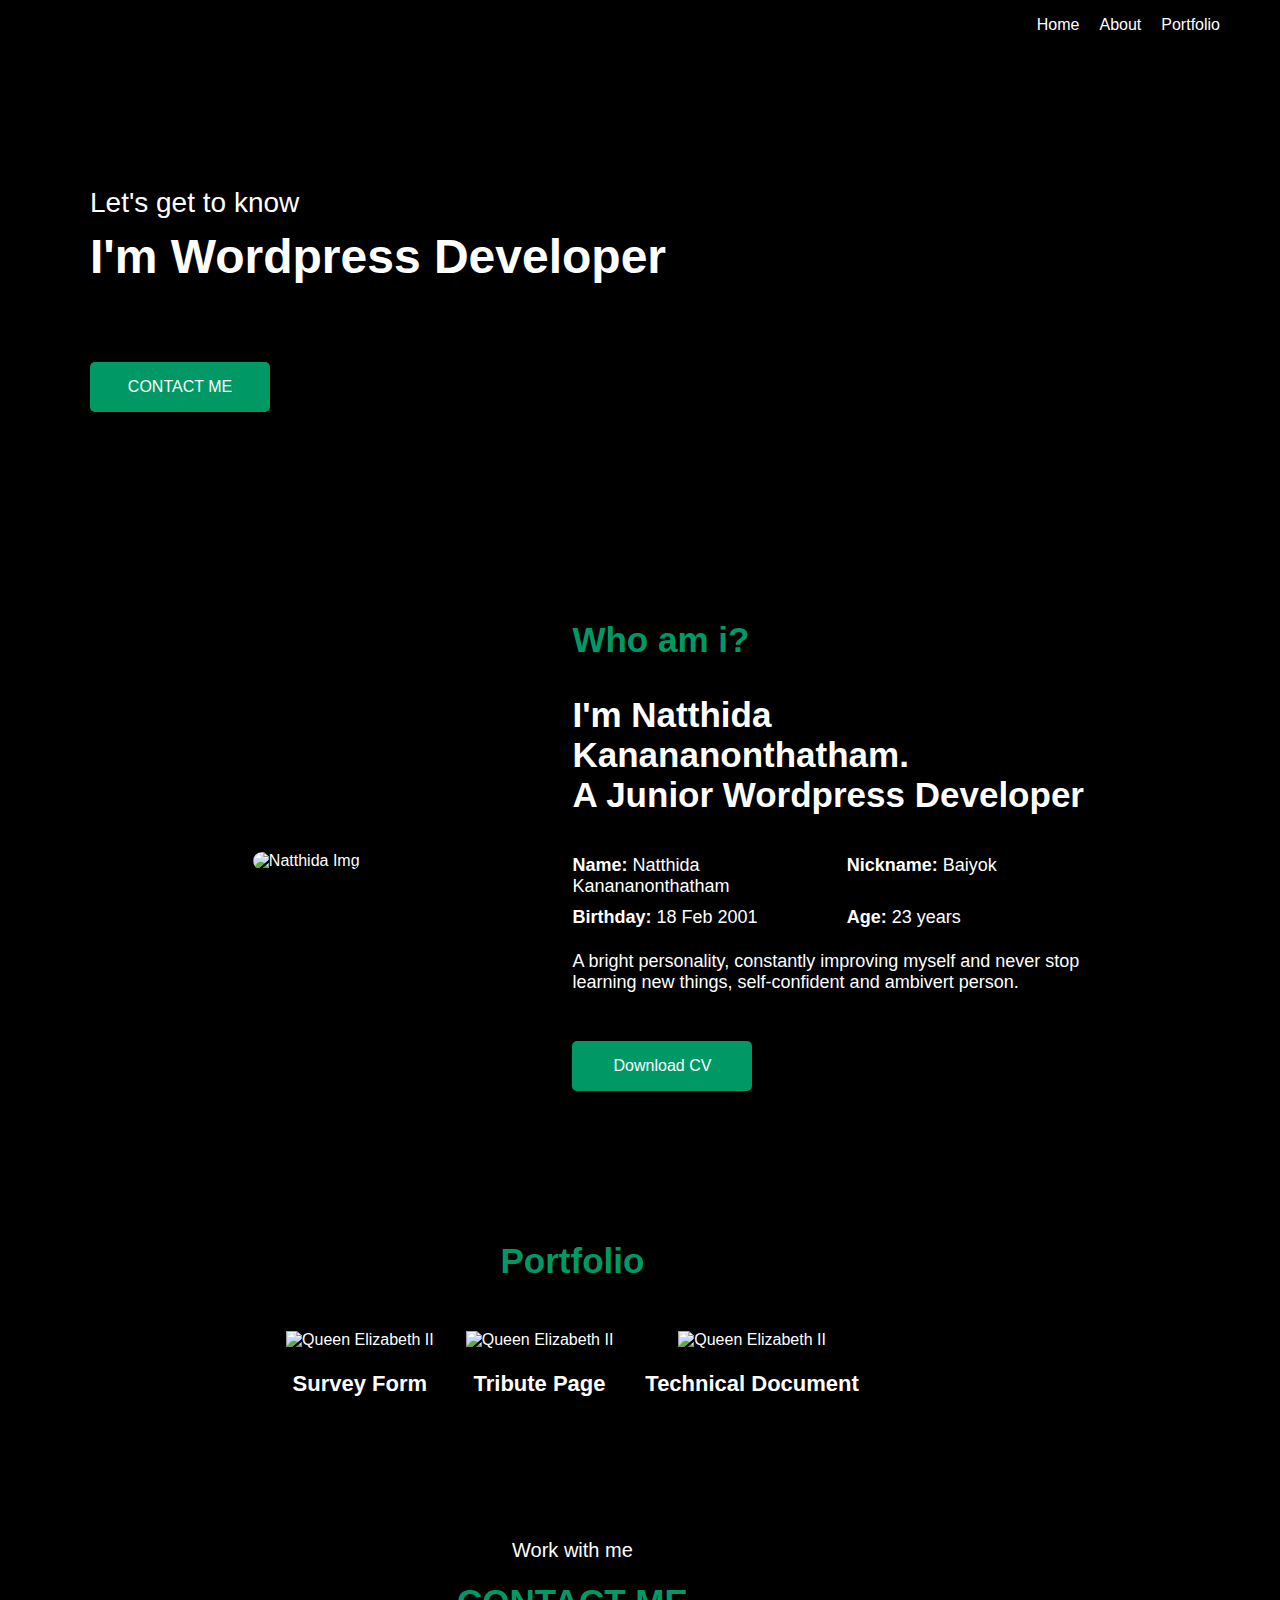
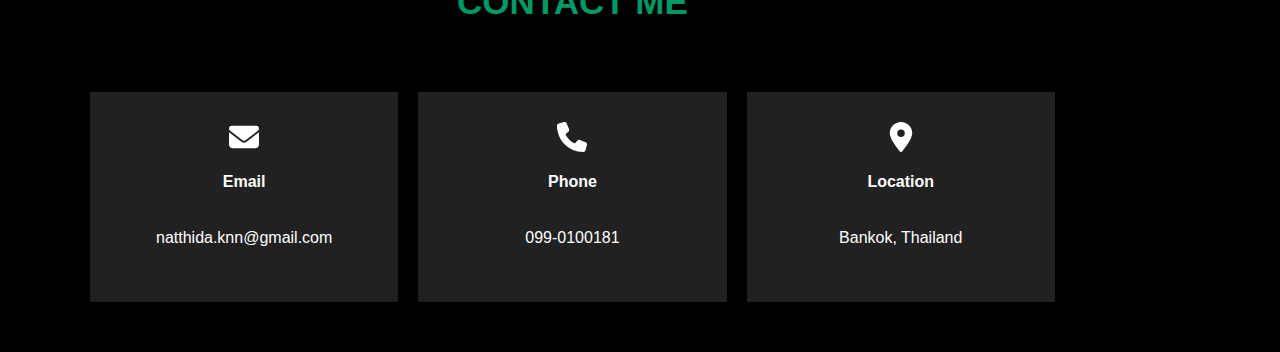
==== Portfolio/index.html @ a80b919f "add file and edit" ====
<!DOCTYPE html>
<html lang="en">

<head>
  <meta name="viewport" content="width=device-width, initial-scale=1.0" />
  <meta charset="UTF-8">
  <title>Personal Portfolio</title>
  <link rel="stylesheet" href="path/to/font-awesome/css/font-awesome.min.css">
  <link rel="stylesheet" href="styles.css">
</head>

<body>
  <nav id="navbar" class="nav-bar">
    <ul>
      <li><a class="nav-link clear" href="#">Home</a></li>
      <li><a class="nav-link clear" href="#">About</a></li>
      <li><a class="nav-link clear" href="#">Portfolio</a></li>
    </ul>
  </nav>
  <div class="container">
    <section id="welcome-section" class="welcome">
      <div class="welcome-wrap">
        <p class="welcome-sub">Let's get to know</p>
        <p class="welcome-head">I'm Wordpress Developer</p>
        <a href="#"><button class="button">CONTACT ME</button></a>
      </div>
    </section>
    <section class="profile-sec">
      <div class="profile img">
        <img
          src="https://scontent.fbkk5-7.fna.fbcdn.net/v/t39.30808-6/428700052_3713012119019293_1896924206787543235_n.jpg?stp=cp6_dst-jpg_s1080x2048&_nc_cat=107&ccb=1-7&_nc_sid=3635dc&_nc_eui2=AeE7DCo-5wpvhG9zbZ-Iscq1208DUQNV3NbbTwNRA1Xc1vvnFEaJPB_gAyPiMwNU8UG29BO9EfojE98ownOqnVrf&_nc_ohc=UX6YBSlk1iIAX_jctaT&_nc_ht=scontent.fbkk5-7.fna&oh=00_AfAoNyIyEKSCS2tKjwX4WYtHVT0ja6VLVr3U9myhiSbxCg&oe=65E1DAD8"
          alt="Natthida Img" class="profile-img">
      </div>
      <div class="profile description">
        <h2 class="head">Who am i?</h2>
        <p class="info">I'm Natthida Kanananonthatham. <br>A Junior Wordpress Developer</p>
        <div class="personal-info">
          <span><strong>Name:</strong> Natthida Kanananonthatham</span>
          <span><strong>Nickname:</strong> Baiyok</span>
          <span><strong>Birthday:</strong> 18 Feb 2001</span>
          <span><strong>Age:</strong> 23 years</span>
        </div>
        <p class="sub-info">A bright personality, constantly
          improving myself and never stop
          learning new things, self-confident
          and ambivert person.</p>
        <a href="#"><button class="button">Download CV</button></a>
      </div>
    </section>
    <section id="projects" class="portfolio">
      <h2 class="head">Portfolio</h2>
      <div class="project-wrapper">
        <a href="#" target="_blank" class="project-link clear">
          <img
            src="https://scontent.fbkk5-6.fna.fbcdn.net/v/t39.30808-6/429522091_3716820918638413_1825690224507327220_n.jpg?stp=cp6_dst-jpg&_nc_cat=101&ccb=1-7&_nc_sid=3635dc&_nc_eui2=AeHauVFOxv-1ORTWQqfsQ4jLbSM5I6g9wAVtIzkjqD3ABXaOeQgjv6X3ohdgd77-A7uhtVfl8seKrNgP67RLxd_Y&_nc_ohc=bHMzvHKIAscAX8ecH76&_nc_ht=scontent.fbkk5-6.fna&oh=00_AfBw-ardVItly15gjQKXmcuseN2PAKv2pbDSpOqkG_uXZQ&oe=65E1944F"
            alt="Queen Elizabeth II" class="project-image">
          <div class="project-title">
            <p>Survey Form</p>
          </div>
        </a>
        <a href="#" target="_blank" class="project-link clear">
          <img
            src="https://scontent.fbkk5-6.fna.fbcdn.net/v/t39.30808-6/429544434_3716822881971550_7119343732317249743_n.jpg?stp=cp6_dst-jpg&_nc_cat=102&ccb=1-7&_nc_sid=3635dc&_nc_eui2=AeFPCqlfwfz1iLW7pzCi0ucnSi20Lxbhs7JKLbQvFuGzsqBZsojRcL51fdNQy_5j568b1rrv-UDRUw-M6-jNSM4Z&_nc_ohc=RemGtVKpUWgAX9NqBvX&_nc_ht=scontent.fbkk5-6.fna&oh=00_AfBqjjJe27vRsukhGZyElCu7xcFi96zac_OuDwyhCSIT7A&oe=65E2483D"
            alt="Queen Elizabeth II" class="project-image">
          <div class="project-title">
            <p>Tribute Page</p>
          </div>
        </a>
        <a href="#" target="_blank" class="project-link clear">
          <img
            src="https://scontent.fbkk5-7.fna.fbcdn.net/v/t39.30808-6/428706037_3716820908638414_4342603362499368726_n.jpg?stp=cp6_dst-jpg&_nc_cat=107&ccb=1-7&_nc_sid=3635dc&_nc_eui2=AeF91ASxRCfevRYih2bXcooRBanNo-CYKsgFqc2j4JgqyANZ2R21DeTM91dMVXa3Hju1MNZWTYiKn_LBwJCwQrF4&_nc_ohc=NGytX9hkuKsAX9qqbQv&_nc_ht=scontent.fbkk5-7.fna&oh=00_AfDZLzXF5IkkBgummCbsMpQsWbPduJ0Dk4COPgjp9vRGRA&oe=65E3245C"
            alt="Queen Elizabeth II" class="project-image">
          <div class="project-title">
            <p>Technical Document</p>
          </div>
        </a>
      </div>
    </section>
    <section class="contact-sec">
      <p class="sub-head">Work with me</p>
      <h2 class="head">CONTACT ME</h2>
      <div class="contact">
        <div class="contact-info">
          <svg class="icon" xmlns="http://www.w3.org/2000/svg" viewBox="0 0 512 512">
            <path fill="#ffffff"
              d="M48 64C21.5 64 0 85.5 0 112c0 15.1 7.1 29.3 19.2 38.4L236.8 313.6c11.4 8.5 27 8.5 38.4 0L492.8 150.4c12.1-9.1 19.2-23.3 19.2-38.4c0-26.5-21.5-48-48-48H48zM0 176V384c0 35.3 28.7 64 64 64H448c35.3 0 64-28.7 64-64V176L294.4 339.2c-22.8 17.1-54 17.1-76.8 0L0 176z" />
          </svg>
          <h4>Email</h4>
          <p>natthida.knn@gmail.com</p>
        </div>
        <div class="contact-info">
          <svg class="icon" xmlns="http://www.w3.org/2000/svg" viewBox="0 0 512 512">
            <path fill="#ffffff"
              d="M164.9 24.6c-7.7-18.6-28-28.5-47.4-23.2l-88 24C12.1 30.2 0 46 0 64C0 311.4 200.6 512 448 512c18 0 33.8-12.1 38.6-29.5l24-88c5.3-19.4-4.6-39.7-23.2-47.4l-96-40c-16.3-6.8-35.2-2.1-46.3 11.6L304.7 368C234.3 334.7 177.3 277.7 144 207.3L193.3 167c13.7-11.2 18.4-30 11.6-46.3l-40-96z" />
          </svg>
          <h4>Phone</h4>
          <p>099-0100181</p>
        </div>
        <div class="contact-info">
          <svg class="icon" xmlns="http://www.w3.org/2000/svg" viewBox="0 0 384 512">
            <path fill="#ffffff"
              d="M215.7 499.2C267 435 384 279.4 384 192C384 86 298 0 192 0S0 86 0 192c0 87.4 117 243 168.3 307.2c12.3 15.3 35.1 15.3 47.4 0zM192 128a64 64 0 1 1 0 128 64 64 0 1 1 0-128z" />
          </svg>
          <h4>Location</h4>
          <p>Bankok, Thailand</p>
        </div>
      </div>
    </section>
  </div>
</body>

</html>
---- Portfolio/styles.css ----
body {
    font-family: 'Poppins', sans-serif;
    max-width: 1200px;
    margin: 0 auto;
    padding: 0;
    background-color: black;
    color: #ffffff;
}

.nav-bar {
    width: 100%;
    height: 50px;
    background-color: black;
    display: flex;
    justify-content: flex-end;
}

.nav-bar ul {
    list-style: none;
    display: flex;
    gap: 20px;
    padding: 0 20px;
}

.clear {
    text-align: center;
    text-decoration: none;
    color: #ffffff;
}

.clear:hover {
    color: #009966;
}

.container {
    width: fit-content;
    max-width: 1200px;
}

.welcome,
.portfolio,
.contact {
    padding: 50px;
}

.welcome {
    height: 400px;
    display: flex;
    flex-direction: column;
    justify-content: center;
    background-image: url('https://www.it.chula.ac.th/wp-content/uploads/2019/11/%E0%B8%AA%E0%B8%B2%E0%B8%A3%E0%B8%B0%E0%B8%99%E0%B9%88%E0%B8%B2%E0%B8%A3%E0%B8%B9%E0%B9%89%E0%B9%84%E0%B8%AD%E0%B8%97%E0%B8%B5-scaled.jpg');
    background-size: cover;

}

.welcome-sub {
    font-size: 28px;
    margin-bottom: 10px;
}

.welcome-head {
    font-size: 3rem;
    font-weight: 700;
    margin-top: 0;
}

.head {
    font-size: 35px;
    font-weight: 700;
    color: #009966;
    margin: 20px 0;
}

.sub-head {
    font-size: 20px;
    margin-bottom: 10px;
}

.button {
    width: 180px;
    height: 50px;
    font-size: 16px;
    border: none;
    border-radius: 5px;
    background-color: #009966;
    color: #ffffff;
    margin: 30px 0;
}

.button:hover {
    box-shadow: 5px 5px 10px 1px rgb(1, 1, 1);
    cursor: pointer;
}

.profile-sec {
    padding: 50px 0;
    display: flex;
    flex-direction: row;
    align-items: center;
}

.profile {
    flex: 1;
}

.profile.img {
    text-align: center;
}

.profile-img {
    width: 400px;
    height: 550px;
    border-radius: 20px;
}

.portfolio {
    text-align: center;
}

.info {
    font-size: 35px;
    font-weight: 700;
}

.sub-info {
    font-size: 18px;
}

.personal-info {
    font-size: 18px;
    display: grid;
    grid-template-columns: repeat(2, 1fr);
    column-gap: 1rem;
}

.personal-info span {
    margin: 5px 0;
}

.project-title {
    font-size: 22px;
    font-weight: 600;
}

.project-wrapper {
    display: flex;
    flex-direction: row;
    /* flex-wrap: wrap; */
    justify-content: center;
    align-items: center;
    gap: 2rem;
    max-width: 1200px;
    margin: 50px auto;
}


.project-image {
    width: 400px;
    height: 300px;
}

.contact-sec {
    text-align: center;
}

.contact {
    display: flex;
    gap: 20px;
}

.icon {
    width: 30px;
    height: 30px;
}

.contact-info {
    background-color: #212121;
    width: 200px;
    height: 150px;
    padding: 30px 10px;
    display: flex;
    flex-direction: column;
    align-items: center;
    flex-grow: 1;
}

@media only screen and (max-width: 900px) {
    .profile-sec {
        gap: 2rem;
        padding: 0 30px;
    }

    .project-wrapper {
        justify-content: center;
        gap: 2rem;
    }
}
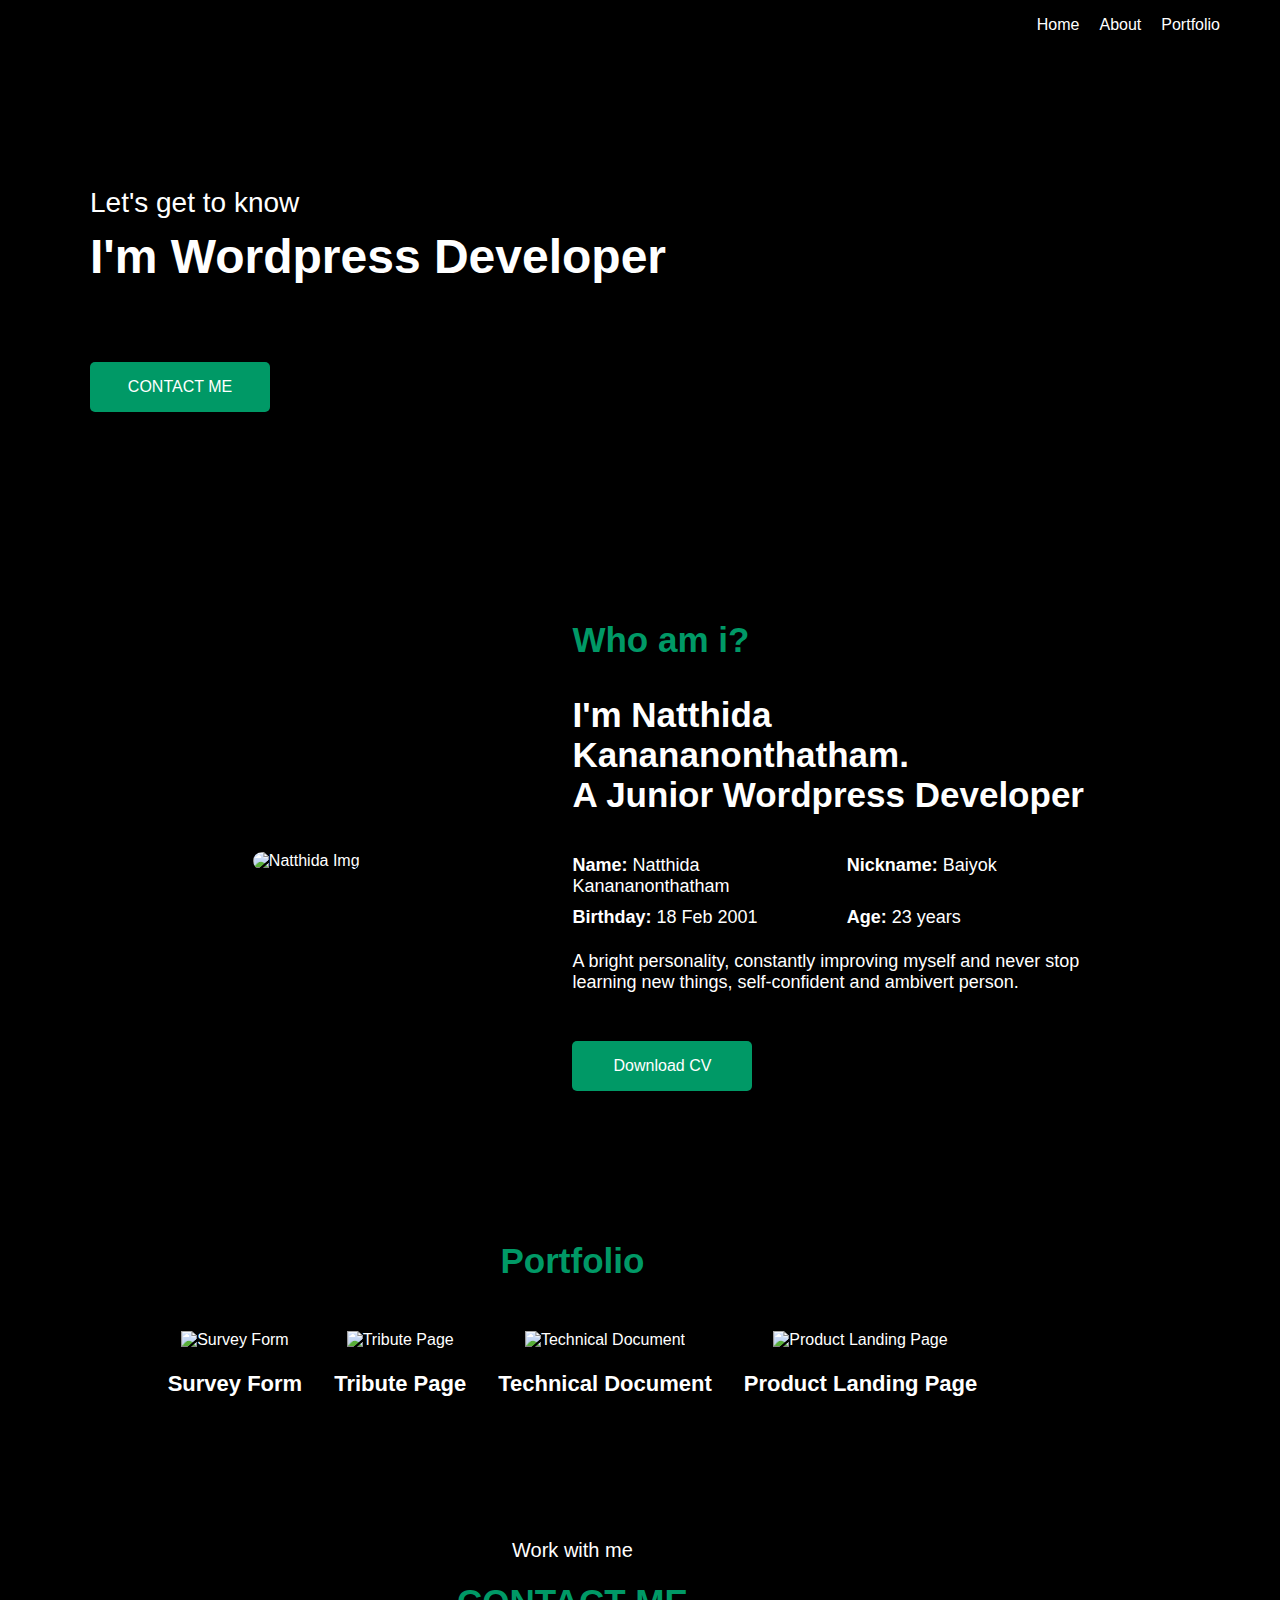
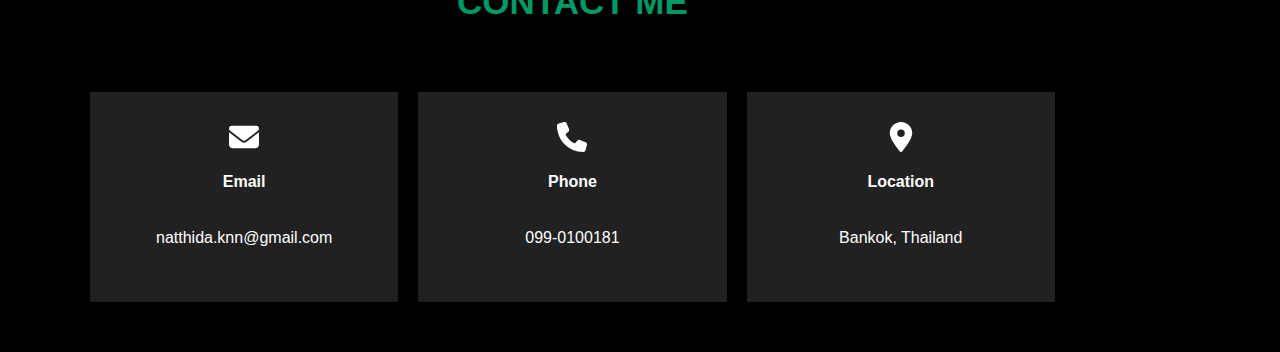
==== commit a9419ba9: "Edit link" ====
--- a/Portfolio/index.html
+++ b/Portfolio/index.html
@@ -44,34 +44,42 @@
           improving myself and never stop
           learning new things, self-confident
           and ambivert person.</p>
-        <a href="#"><button class="button">Download CV</button></a>
+        <a href="https://drive.google.com/file/d/1JWHUWP_rUV7rI_SXjtZNZWe9N4cNnELo/view?usp=drive_link" target="_blank"><button class="button">Download CV</button></a>
       </div>
     </section>
     <section id="projects" class="portfolio">
       <h2 class="head">Portfolio</h2>
       <div class="project-wrapper">
-        <a href="#" target="_blank" class="project-link clear">
+        <a href="https://github.com/Natthida18/FreeCodeCamp/tree/a80b919ff00f6dff4a1f5e3698b02851ee2e0675/Survey%20Form" target="_blank" class="project-link clear">
           <img
             src="https://scontent.fbkk5-6.fna.fbcdn.net/v/t39.30808-6/429522091_3716820918638413_1825690224507327220_n.jpg?stp=cp6_dst-jpg&_nc_cat=101&ccb=1-7&_nc_sid=3635dc&_nc_eui2=AeHauVFOxv-1ORTWQqfsQ4jLbSM5I6g9wAVtIzkjqD3ABXaOeQgjv6X3ohdgd77-A7uhtVfl8seKrNgP67RLxd_Y&_nc_ohc=bHMzvHKIAscAX8ecH76&_nc_ht=scontent.fbkk5-6.fna&oh=00_AfBw-ardVItly15gjQKXmcuseN2PAKv2pbDSpOqkG_uXZQ&oe=65E1944F"
-            alt="Queen Elizabeth II" class="project-image">
+            alt="Survey Form" class="project-image">
           <div class="project-title">
             <p>Survey Form</p>
           </div>
         </a>
-        <a href="#" target="_blank" class="project-link clear">
+        <a href="https://github.com/Natthida18/FreeCodeCamp/tree/a80b919ff00f6dff4a1f5e3698b02851ee2e0675/Tribute%20Page" target="_blank" class="project-link clear">
           <img
             src="https://scontent.fbkk5-6.fna.fbcdn.net/v/t39.30808-6/429544434_3716822881971550_7119343732317249743_n.jpg?stp=cp6_dst-jpg&_nc_cat=102&ccb=1-7&_nc_sid=3635dc&_nc_eui2=AeFPCqlfwfz1iLW7pzCi0ucnSi20Lxbhs7JKLbQvFuGzsqBZsojRcL51fdNQy_5j568b1rrv-UDRUw-M6-jNSM4Z&_nc_ohc=RemGtVKpUWgAX9NqBvX&_nc_ht=scontent.fbkk5-6.fna&oh=00_AfBqjjJe27vRsukhGZyElCu7xcFi96zac_OuDwyhCSIT7A&oe=65E2483D"
-            alt="Queen Elizabeth II" class="project-image">
+            alt="Tribute Page" class="project-image">
           <div class="project-title">
             <p>Tribute Page</p>
           </div>
         </a>
-        <a href="#" target="_blank" class="project-link clear">
+        <a href="https://github.com/Natthida18/FreeCodeCamp/tree/a80b919ff00f6dff4a1f5e3698b02851ee2e0675/Technical%20Document" target="_blank" class="project-link clear">
           <img
             src="https://scontent.fbkk5-7.fna.fbcdn.net/v/t39.30808-6/428706037_3716820908638414_4342603362499368726_n.jpg?stp=cp6_dst-jpg&_nc_cat=107&ccb=1-7&_nc_sid=3635dc&_nc_eui2=AeF91ASxRCfevRYih2bXcooRBanNo-CYKsgFqc2j4JgqyANZ2R21DeTM91dMVXa3Hju1MNZWTYiKn_LBwJCwQrF4&_nc_ohc=NGytX9hkuKsAX9qqbQv&_nc_ht=scontent.fbkk5-7.fna&oh=00_AfDZLzXF5IkkBgummCbsMpQsWbPduJ0Dk4COPgjp9vRGRA&oe=65E3245C"
-            alt="Queen Elizabeth II" class="project-image">
+            alt="Technical Document" class="project-image">
           <div class="project-title">
             <p>Technical Document</p>
+          </div>
+        </a>
+        <a href="https://github.com/Natthida18/FreeCodeCamp/tree/a80b919ff00f6dff4a1f5e3698b02851ee2e0675/Landing%20Page" target="_blank" class="project-link clear">
+          <img
+            src="https://scontent.fbkk5-7.fna.fbcdn.net/v/t39.30808-6/428697562_3716829328637572_3421907869029992439_n.jpg?stp=cp6_dst-jpg&_nc_cat=108&ccb=1-7&_nc_sid=3635dc&_nc_eui2=AeHEurNw1B2mO3yEMAh8QoRkuytFVfNC7uO7K0VV80Lu4yAmE4hLe2nz-_TCL9OW4_14Yasz36AtArTZCBsYeriF&_nc_ohc=VmPBY0cL11AAX-NdOGx&_nc_ht=scontent.fbkk5-7.fna&oh=00_AfDgAG9V3gQUgrlJBp-qPjtwJNI0l4B_MZniDD_In7ngxw&oe=65E2D1E5"
+            alt="Product Landing Page" class="project-image">
+          <div class="project-title">
+            <p>Product Landing Page</p>
           </div>
         </a>
       </div>
--- a/Portfolio/styles.css
+++ b/Portfolio/styles.css
@@ -145,7 +145,7 @@
 .project-wrapper {
     display: flex;
     flex-direction: row;
-    /* flex-wrap: wrap; */
+    flex-wrap: wrap;
     justify-content: center;
     align-items: center;
     gap: 2rem;
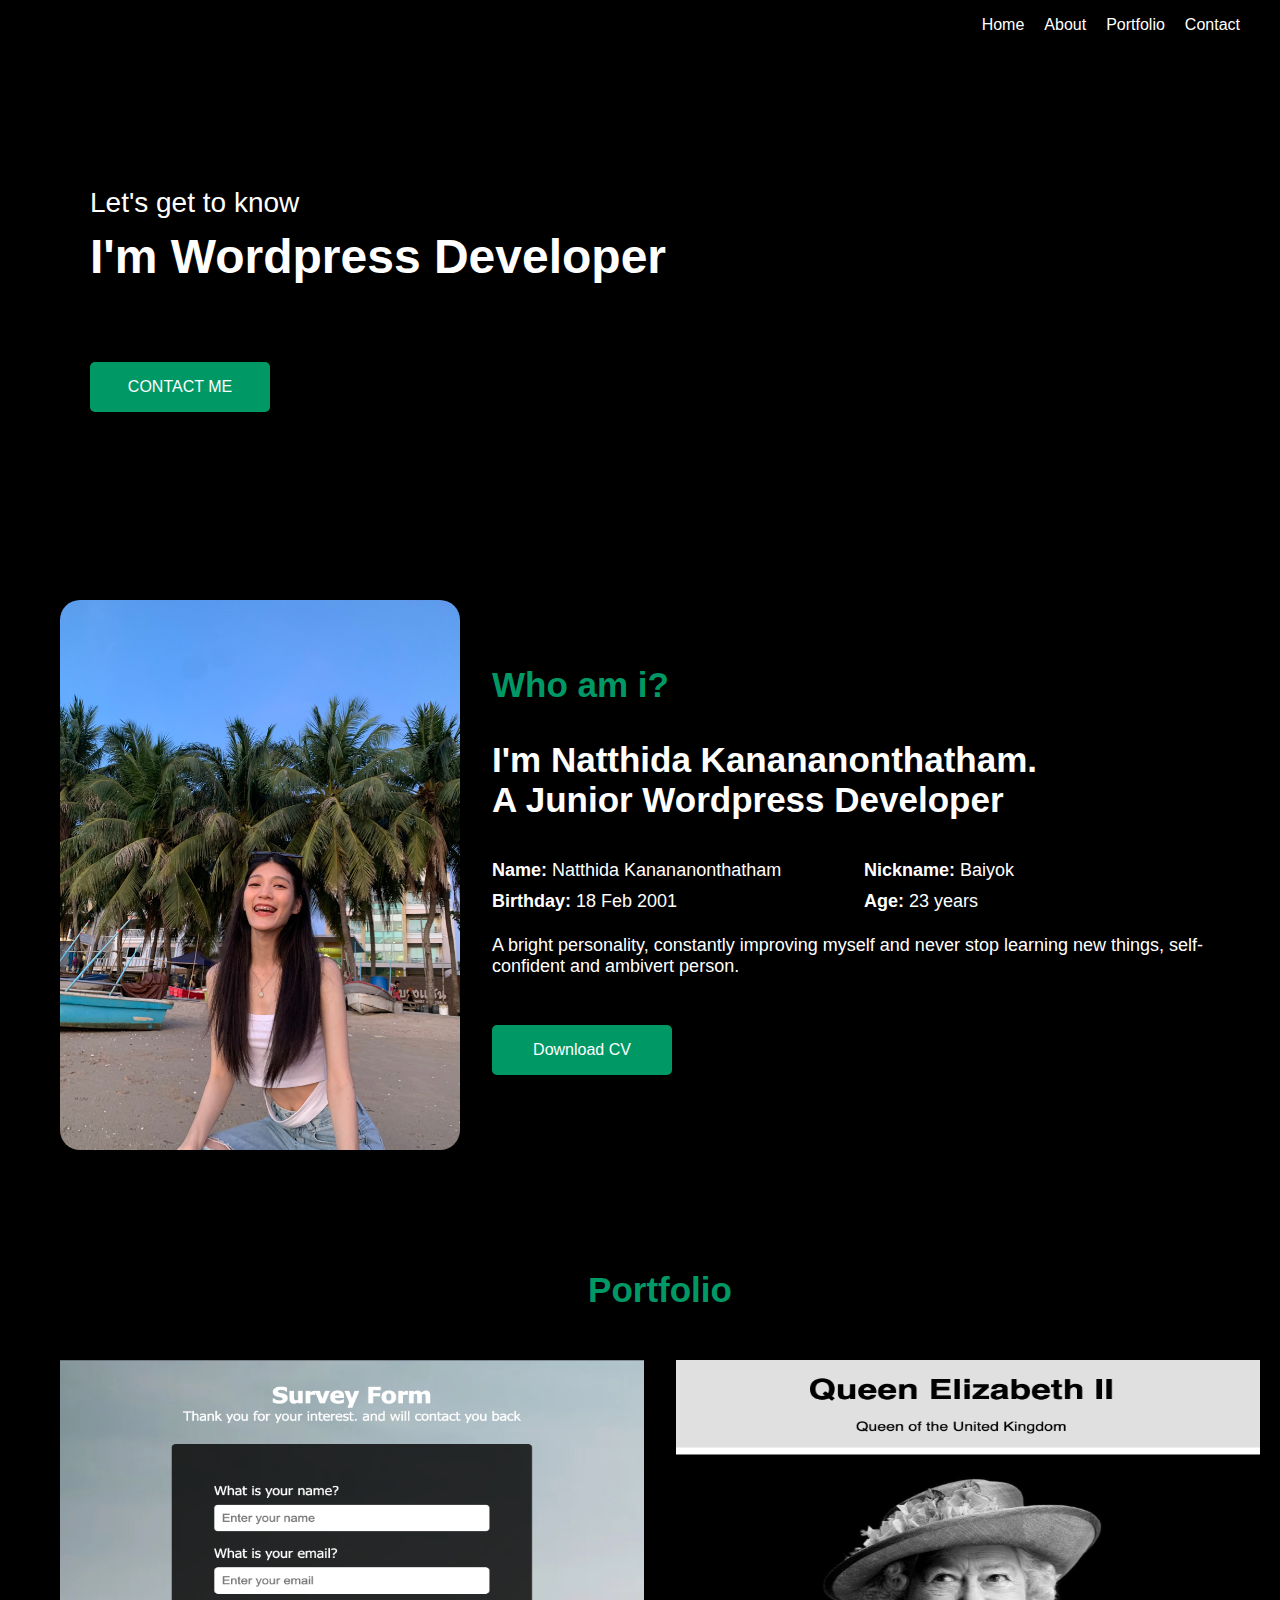
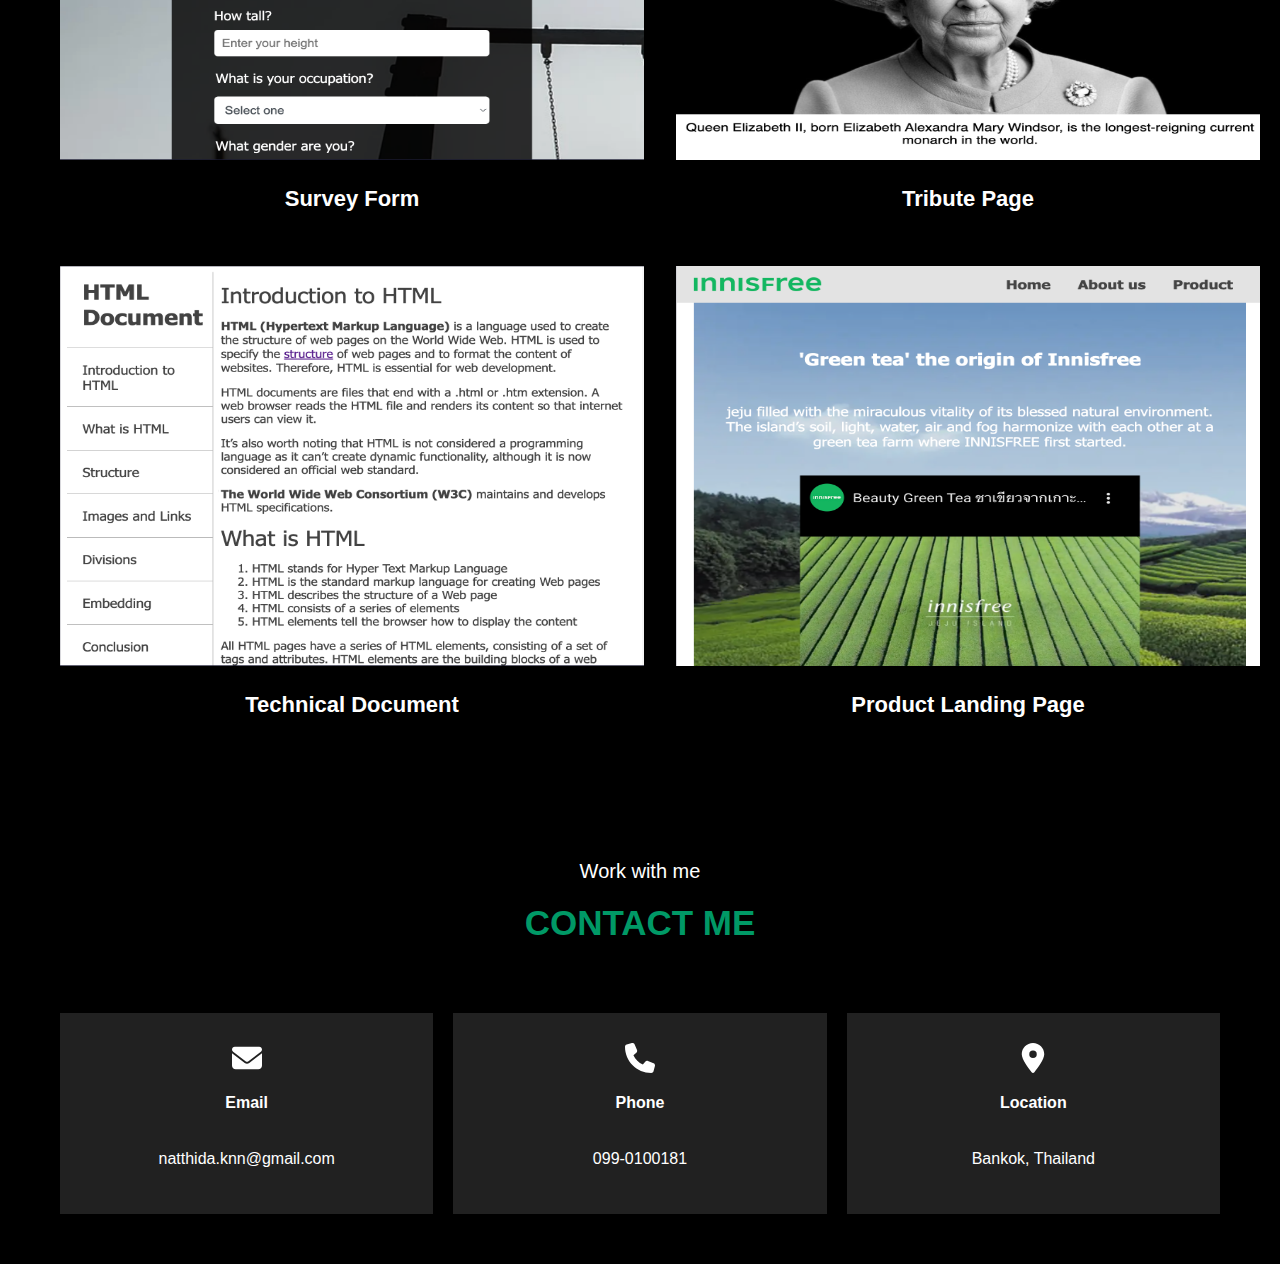
==== commit 273f0175: "Edit" ====
--- a/Portfolio/index.html
+++ b/Portfolio/index.html
@@ -10,13 +10,16 @@
 </head>
 
 <body>
-  <nav id="navbar" class="nav-bar">
-    <ul>
-      <li><a class="nav-link clear" href="#">Home</a></li>
-      <li><a class="nav-link clear" href="#">About</a></li>
-      <li><a class="nav-link clear" href="#">Portfolio</a></li>
-    </ul>
-  </nav>
+  <header class="site-head">
+    <nav id="navbar" class="navbar">
+      <ul class="navbar-menu">
+        <li><a class="link" href="#">Home</a></li>
+        <li><a class="link" href="#">About</a></li>
+        <li><a class="link" href="#">Portfolio</a></li>
+        <li><a class="link" href="#">Contact</a></li>
+      </ul>
+    </nav>
+  </header>
   <div class="container">
     <section id="welcome-section" class="welcome">
       <div class="welcome-wrap">
@@ -25,14 +28,10 @@
         <a href="#"><button class="button">CONTACT ME</button></a>
       </div>
     </section>
-    <section class="profile-sec">
-      <div class="profile img">
-        <img
-          src="https://scontent.fbkk5-7.fna.fbcdn.net/v/t39.30808-6/428700052_3713012119019293_1896924206787543235_n.jpg?stp=cp6_dst-jpg_s1080x2048&_nc_cat=107&ccb=1-7&_nc_sid=3635dc&_nc_eui2=AeE7DCo-5wpvhG9zbZ-Iscq1208DUQNV3NbbTwNRA1Xc1vvnFEaJPB_gAyPiMwNU8UG29BO9EfojE98ownOqnVrf&_nc_ohc=UX6YBSlk1iIAX_jctaT&_nc_ht=scontent.fbkk5-7.fna&oh=00_AfAoNyIyEKSCS2tKjwX4WYtHVT0ja6VLVr3U9myhiSbxCg&oe=65E1DAD8"
-          alt="Natthida Img" class="profile-img">
-      </div>
+    <section class="profile-section">
+      <img src="./img/profile.jpeg" alt="Natthida Image" class="profile-img">
       <div class="profile description">
-        <h2 class="head">Who am i?</h2>
+        <h2 class="title">Who am i?</h2>
         <p class="info">I'm Natthida Kanananonthatham. <br>A Junior Wordpress Developer</p>
         <div class="personal-info">
           <span><strong>Name:</strong> Natthida Kanananonthatham</span>
@@ -44,49 +43,42 @@
           improving myself and never stop
           learning new things, self-confident
           and ambivert person.</p>
-        <a href="https://drive.google.com/file/d/1JWHUWP_rUV7rI_SXjtZNZWe9N4cNnELo/view?usp=drive_link" target="_blank"><button class="button">Download CV</button></a>
+        <a href="https://drive.google.com/file/d/1JWHUWP_rUV7rI_SXjtZNZWe9N4cNnELo/view?usp=drive_link"
+          target="_blank"><button class="button">Download CV</button></a>
       </div>
     </section>
-    <section id="projects" class="portfolio">
-      <h2 class="head">Portfolio</h2>
-      <div class="project-wrapper">
-        <a href="https://github.com/Natthida18/FreeCodeCamp/tree/a80b919ff00f6dff4a1f5e3698b02851ee2e0675/Survey%20Form" target="_blank" class="project-link clear">
-          <img
-            src="https://scontent.fbkk5-6.fna.fbcdn.net/v/t39.30808-6/429522091_3716820918638413_1825690224507327220_n.jpg?stp=cp6_dst-jpg&_nc_cat=101&ccb=1-7&_nc_sid=3635dc&_nc_eui2=AeHauVFOxv-1ORTWQqfsQ4jLbSM5I6g9wAVtIzkjqD3ABXaOeQgjv6X3ohdgd77-A7uhtVfl8seKrNgP67RLxd_Y&_nc_ohc=bHMzvHKIAscAX8ecH76&_nc_ht=scontent.fbkk5-6.fna&oh=00_AfBw-ardVItly15gjQKXmcuseN2PAKv2pbDSpOqkG_uXZQ&oe=65E1944F"
-            alt="Survey Form" class="project-image">
+    <section id="projects" class="projects-section center">
+      <h2 class="title">Portfolio</h2>
+      <div class="project-wrap">
+        <a href="../Survey Form/index.html" target="_blank" class="link">
+          <img src="./img/survey-form.png" alt="Survey Form" class="project-image">
           <div class="project-title">
             <p>Survey Form</p>
           </div>
         </a>
-        <a href="https://github.com/Natthida18/FreeCodeCamp/tree/a80b919ff00f6dff4a1f5e3698b02851ee2e0675/Tribute%20Page" target="_blank" class="project-link clear">
-          <img
-            src="https://scontent.fbkk5-6.fna.fbcdn.net/v/t39.30808-6/429544434_3716822881971550_7119343732317249743_n.jpg?stp=cp6_dst-jpg&_nc_cat=102&ccb=1-7&_nc_sid=3635dc&_nc_eui2=AeFPCqlfwfz1iLW7pzCi0ucnSi20Lxbhs7JKLbQvFuGzsqBZsojRcL51fdNQy_5j568b1rrv-UDRUw-M6-jNSM4Z&_nc_ohc=RemGtVKpUWgAX9NqBvX&_nc_ht=scontent.fbkk5-6.fna&oh=00_AfBqjjJe27vRsukhGZyElCu7xcFi96zac_OuDwyhCSIT7A&oe=65E2483D"
-            alt="Tribute Page" class="project-image">
+        <a href="../Tribute Page/index.html" target="_blank" class="link">
+          <img src="./img/tribute-page.png" alt="Tribute Page" class="project-image">
           <div class="project-title">
             <p>Tribute Page</p>
           </div>
         </a>
-        <a href="https://github.com/Natthida18/FreeCodeCamp/tree/a80b919ff00f6dff4a1f5e3698b02851ee2e0675/Technical%20Document" target="_blank" class="project-link clear">
-          <img
-            src="https://scontent.fbkk5-7.fna.fbcdn.net/v/t39.30808-6/428706037_3716820908638414_4342603362499368726_n.jpg?stp=cp6_dst-jpg&_nc_cat=107&ccb=1-7&_nc_sid=3635dc&_nc_eui2=AeF91ASxRCfevRYih2bXcooRBanNo-CYKsgFqc2j4JgqyANZ2R21DeTM91dMVXa3Hju1MNZWTYiKn_LBwJCwQrF4&_nc_ohc=NGytX9hkuKsAX9qqbQv&_nc_ht=scontent.fbkk5-7.fna&oh=00_AfDZLzXF5IkkBgummCbsMpQsWbPduJ0Dk4COPgjp9vRGRA&oe=65E3245C"
-            alt="Technical Document" class="project-image">
+        <a href="../Technical Document/index.html" target="_blank" class="link">
+          <img src="./img/html-document.png" alt="Technical Document" class="project-image">
           <div class="project-title">
             <p>Technical Document</p>
           </div>
         </a>
-        <a href="https://github.com/Natthida18/FreeCodeCamp/tree/a80b919ff00f6dff4a1f5e3698b02851ee2e0675/Landing%20Page" target="_blank" class="project-link clear">
-          <img
-            src="https://scontent.fbkk5-7.fna.fbcdn.net/v/t39.30808-6/428697562_3716829328637572_3421907869029992439_n.jpg?stp=cp6_dst-jpg&_nc_cat=108&ccb=1-7&_nc_sid=3635dc&_nc_eui2=AeHEurNw1B2mO3yEMAh8QoRkuytFVfNC7uO7K0VV80Lu4yAmE4hLe2nz-_TCL9OW4_14Yasz36AtArTZCBsYeriF&_nc_ohc=VmPBY0cL11AAX-NdOGx&_nc_ht=scontent.fbkk5-7.fna&oh=00_AfDgAG9V3gQUgrlJBp-qPjtwJNI0l4B_MZniDD_In7ngxw&oe=65E2D1E5"
-            alt="Product Landing Page" class="project-image">
+        <a href="../Landing Page/index.html" target="_blank" class="link">
+          <img src="./img/landing-page.png" alt="Product Landing Page" class="project-image">
           <div class="project-title">
             <p>Product Landing Page</p>
           </div>
         </a>
       </div>
     </section>
-    <section class="contact-sec">
-      <p class="sub-head">Work with me</p>
-      <h2 class="head">CONTACT ME</h2>
+    <section class="contact-section center">
+      <p class="sub-title">Work with me</p>
+      <h2 class="title">CONTACT ME</h2>
       <div class="contact">
         <div class="contact-info">
           <svg class="icon" xmlns="http://www.w3.org/2000/svg" viewBox="0 0 512 512">
--- a/Portfolio/styles.css
+++ b/Portfolio/styles.css
@@ -1,13 +1,13 @@
 body {
     font-family: 'Poppins', sans-serif;
-    max-width: 1200px;
+    width: min(100%, 1200px);
     margin: 0 auto;
     padding: 0;
     background-color: black;
     color: #ffffff;
 }
 
-.nav-bar {
+.navbar {
     width: 100%;
     height: 50px;
     background-color: black;
@@ -15,32 +15,24 @@
     justify-content: flex-end;
 }
 
-.nav-bar ul {
+.navbar-menu {
     list-style: none;
     display: flex;
     gap: 20px;
-    padding: 0 20px;
 }
 
-.clear {
+.link {
     text-align: center;
     text-decoration: none;
     color: #ffffff;
 }
 
-.clear:hover {
+.link:hover {
     color: #009966;
 }
 
-.container {
-    width: fit-content;
-    max-width: 1200px;
-}
-
-.welcome,
-.portfolio,
-.contact {
-    padding: 50px;
+.center {
+    text-align: center;
 }
 
 .welcome {
@@ -50,7 +42,7 @@
     justify-content: center;
     background-image: url('https://www.it.chula.ac.th/wp-content/uploads/2019/11/%E0%B8%AA%E0%B8%B2%E0%B8%A3%E0%B8%B0%E0%B8%99%E0%B9%88%E0%B8%B2%E0%B8%A3%E0%B8%B9%E0%B9%89%E0%B9%84%E0%B8%AD%E0%B8%97%E0%B8%B5-scaled.jpg');
     background-size: cover;
-
+    padding: 50px;
 }
 
 .welcome-sub {
@@ -64,14 +56,14 @@
     margin-top: 0;
 }
 
-.head {
+.title {
     font-size: 35px;
     font-weight: 700;
     color: #009966;
     margin: 20px 0;
 }
 
-.sub-head {
+.sub-title {
     font-size: 20px;
     margin-bottom: 10px;
 }
@@ -92,29 +84,23 @@
     cursor: pointer;
 }
 
-.profile-sec {
-    padding: 50px 0;
+.profile-section {
+    padding: 50px 20px;
     display: flex;
-    flex-direction: row;
+    justify-content: center;
     align-items: center;
+    flex-wrap: wrap;
+    gap: 2rem;
 }
 
 .profile {
     flex: 1;
 }
 
-.profile.img {
-    text-align: center;
-}
-
 .profile-img {
     width: 400px;
     height: 550px;
     border-radius: 20px;
-}
-
-.portfolio {
-    text-align: center;
 }
 
 .info {
@@ -137,35 +123,33 @@
     margin: 5px 0;
 }
 
+.projects-section {
+    padding: 50px 20px;
+    width: min(100%, 1200px);
+}
+
 .project-title {
     font-size: 22px;
     font-weight: 600;
 }
 
-.project-wrapper {
-    display: flex;
-    flex-direction: row;
-    flex-wrap: wrap;
-    justify-content: center;
-    align-items: center;
+.project-wrap {
+    display: grid;
+    grid-template-columns: 1fr 1fr;
     gap: 2rem;
-    max-width: 1200px;
     margin: 50px auto;
 }
 
-
 .project-image {
-    width: 400px;
-    height: 300px;
-}
-
-.contact-sec {
-    text-align: center;
+    width: 100%;
+    height: 400px;
 }
 
 .contact {
-    display: flex;
+    display: grid;
+    grid-template-columns: repeat(3, 1fr);
     gap: 20px;
+    padding: 50px 20px;
 }
 
 .icon {
@@ -175,8 +159,6 @@
 
 .contact-info {
     background-color: #212121;
-    width: 200px;
-    height: 150px;
     padding: 30px 10px;
     display: flex;
     flex-direction: column;
@@ -184,14 +166,24 @@
     flex-grow: 1;
 }
 
-@media only screen and (max-width: 900px) {
-    .profile-sec {
+@media only screen and (max-width: 500px) {
+    .project-wrap {
+        grid-template-columns: 1fr;
+    }
+}
+
+@media only screen and (max-width: 810px) {
+    .profile-section {
         gap: 2rem;
-        padding: 0 30px;
+        text-align: center;
     }
 
-    .project-wrapper {
-        justify-content: center;
-        gap: 2rem;
+    .profile-img {
+        width: 100%;
+        height: 100%;
+    }
+
+    .contact {
+        grid-template-columns: 1fr;
     }
 }